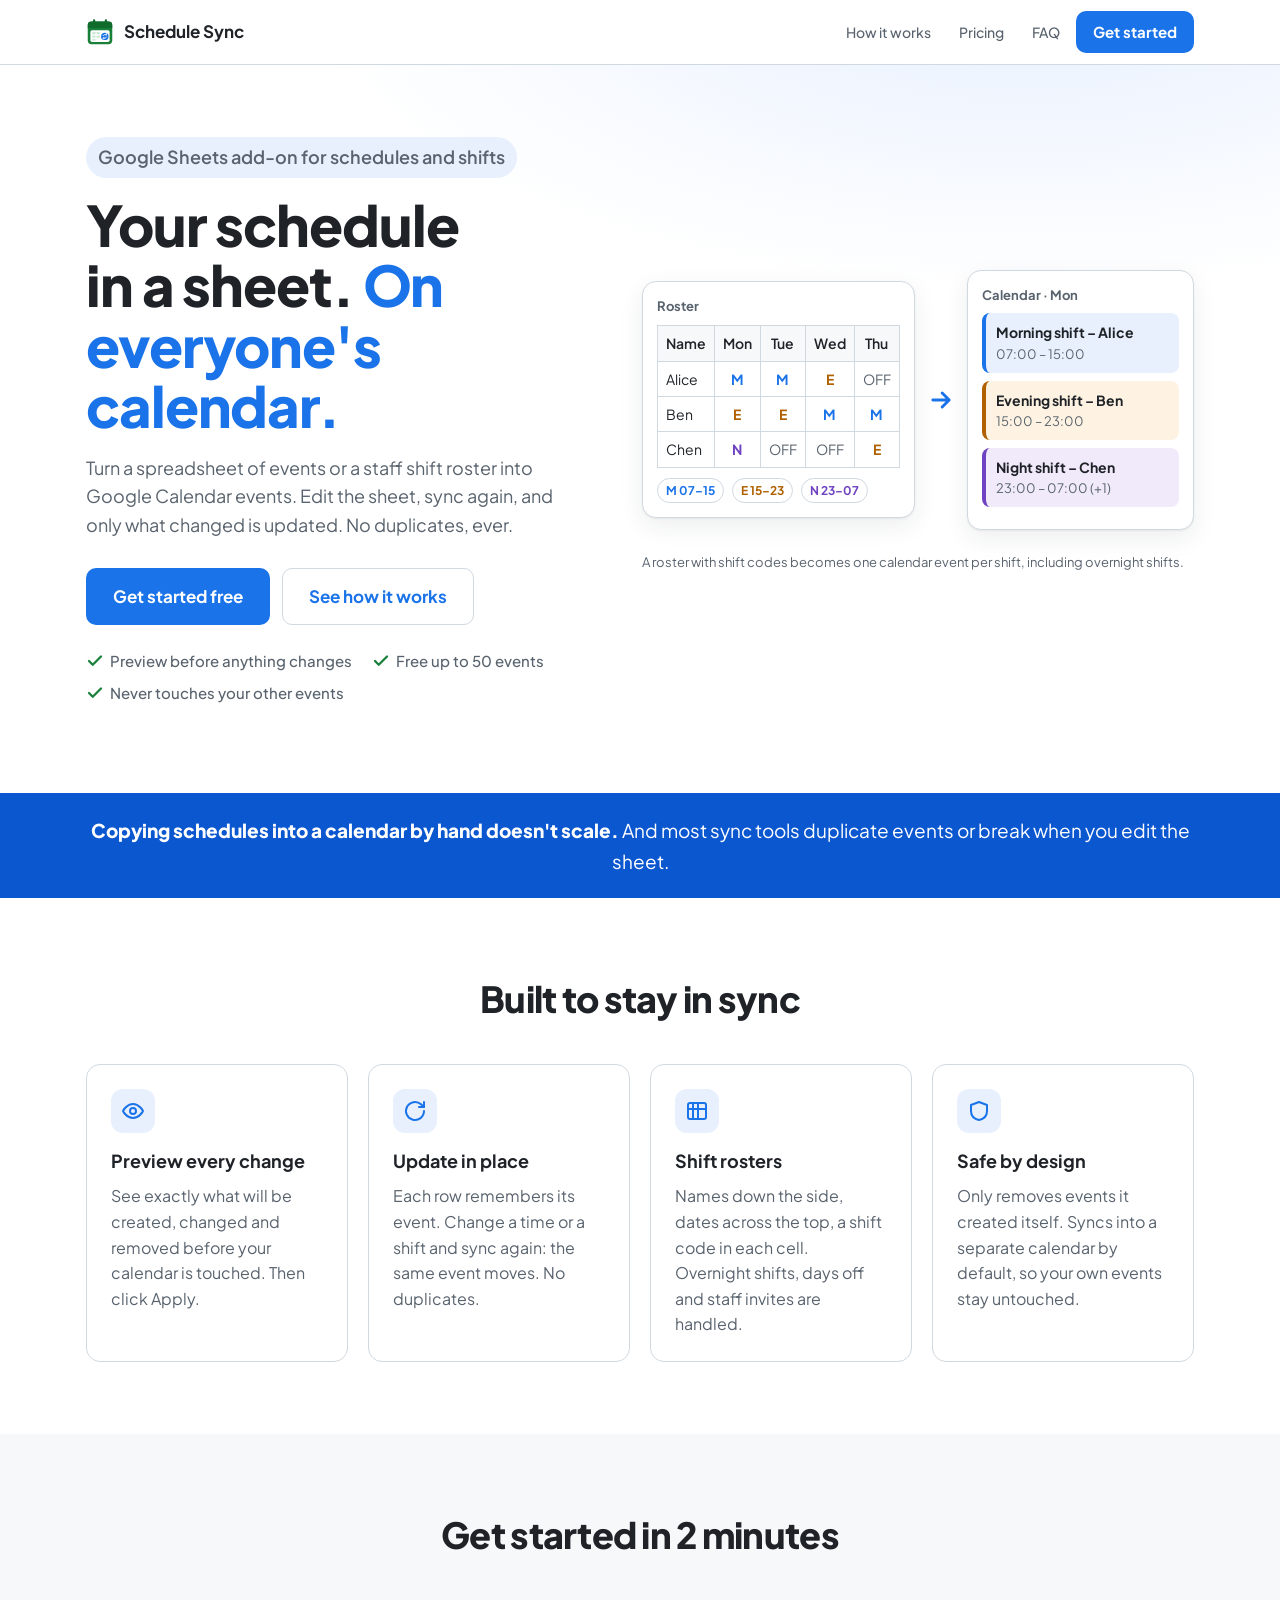
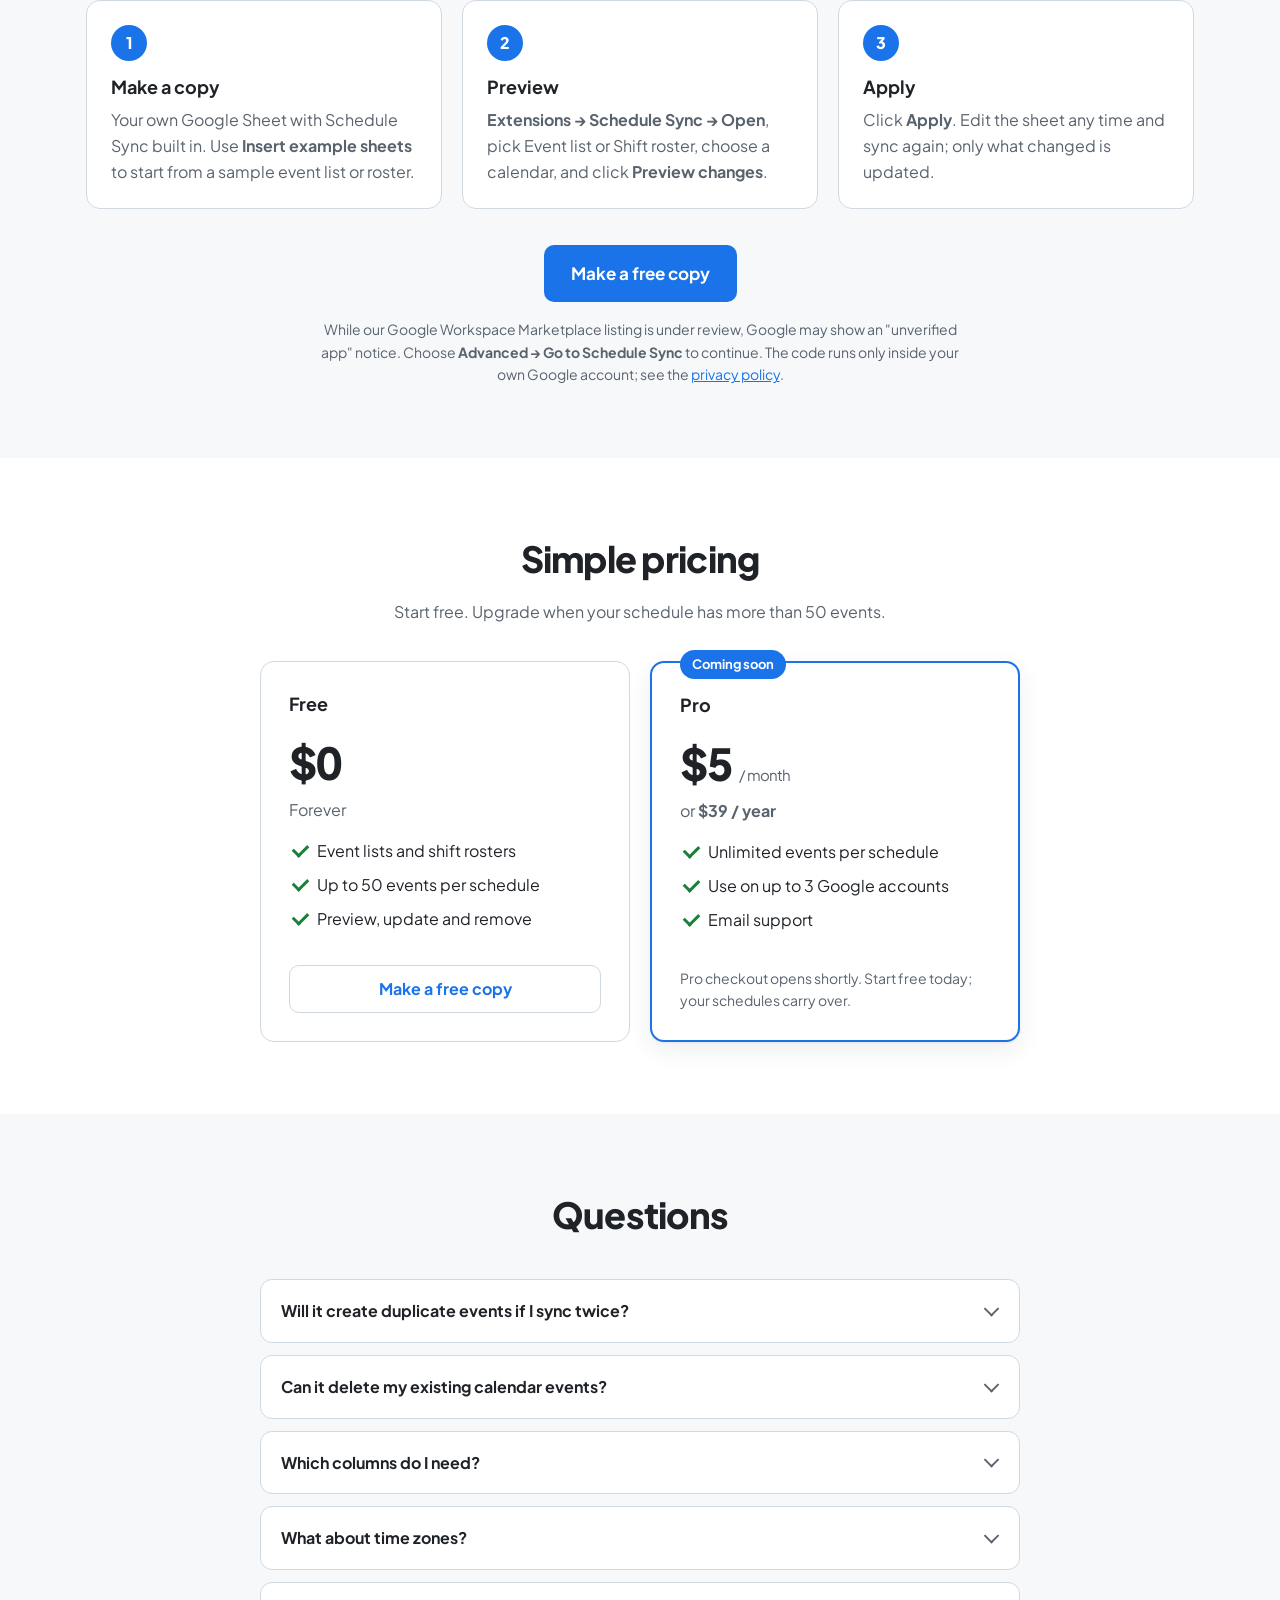
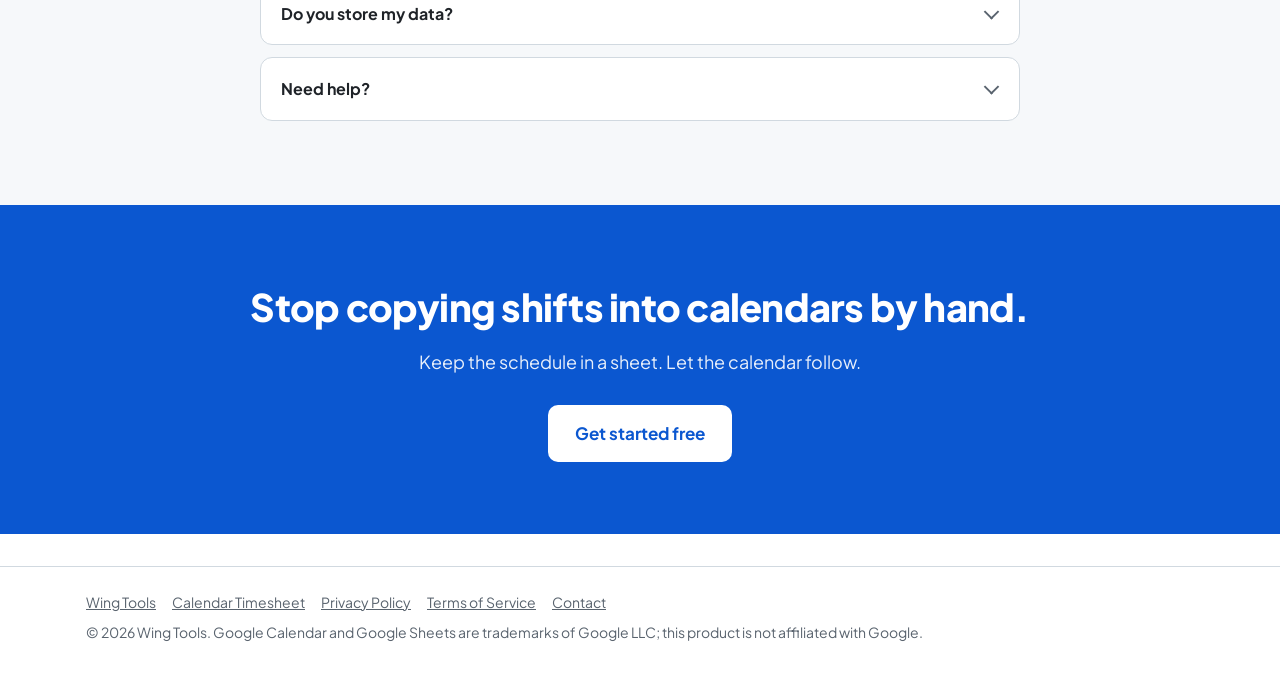
==== schedule/index.html @ ddae88e7 "Add Schedule Sync product page" ====
<!DOCTYPE html>
<html lang="en">
<head>
  <meta charset="utf-8">
  <meta name="viewport" content="width=device-width, initial-scale=1">
  <title>Schedule Sync: Google Sheets to Google Calendar, Shift Rosters Included</title>
  <meta name="description" content="Turn a spreadsheet into Google Calendar events: event lists and staff shift rosters. Preview every change, update in place, never duplicate. Free for up to 50 events.">
  <link rel="preconnect" href="https://fonts.googleapis.com">
  <link rel="preconnect" href="https://fonts.gstatic.com" crossorigin>
  <link rel="stylesheet" href="https://fonts.googleapis.com/css2?family=Plus+Jakarta+Sans:wght@400;500;600;700;800&display=swap">
  <link rel="stylesheet" href="../timesheet/style.css">
  <link rel="stylesheet" href="../timesheet/home.css">
  <link rel="stylesheet" href="schedule.css">
  <link rel="canonical" href="https://winghuo.github.io/schedule/">
  <link rel="icon" href="icon.svg" type="image/svg+xml">
</head>
<body class="home">
  <a class="skip" href="#main">Skip to content</a>

  <header class="site-header">
    <div class="wrap wide">
      <a class="brand" href="./"><img src="icon.svg" alt="" width="28" height="28">Schedule Sync</a>
      <nav aria-label="Main">
        <a class="hide-sm" href="#how">How it works</a><a class="hide-xs" href="#pricing">Pricing</a><a class="hide-sm" href="#faq">FAQ</a>
        <a class="btn btn-sm" href="#install">Get started</a>
      </nav>
    </div>
  </header>

  <main id="main">
    <section class="hero">
      <div class="wrap wide hero-grid">
        <div class="hero-copy">
          <p class="eyebrow">Google Sheets add-on<span class="hide-sm"> for schedules and shifts</span></p>
          <h1>Your schedule in a sheet. <span class="accent">On everyone's calendar.</span></h1>
          <p class="lead">Turn a spreadsheet of events or a staff shift roster into Google Calendar events. Edit the sheet, sync again, and only what changed is updated. No duplicates, ever.</p>
          <div class="cta-row">
            <a class="btn btn-lg" href="#install">Get started free</a>
            <a class="btn btn-lg btn-ghost" href="#how">See how it works</a>
          </div>
          <ul class="trust" aria-label="Highlights">
            <li><svg aria-hidden="true" viewBox="0 0 24 24"><path d="M20 6 9 17l-5-5"/></svg>Preview before anything changes</li>
            <li><svg aria-hidden="true" viewBox="0 0 24 24"><path d="M20 6 9 17l-5-5"/></svg>Free up to 50 events</li>
            <li><svg aria-hidden="true" viewBox="0 0 24 24"><path d="M20 6 9 17l-5-5"/></svg>Never touches your other events</li>
          </ul>
        </div>

        <figure class="hero-media demo" aria-label="Example: a shift roster becomes calendar events">
          <div class="demo-sheet">
            <div class="demo-title">Roster</div>
            <table>
              <thead><tr><th>Name</th><th>Mon</th><th>Tue</th><th>Wed</th><th>Thu</th></tr></thead>
              <tbody>
                <tr><td>Alice</td><td class="m">M</td><td class="m">M</td><td class="e">E</td><td class="off">OFF</td></tr>
                <tr><td>Ben</td><td class="e">E</td><td class="e">E</td><td class="m">M</td><td class="m">M</td></tr>
                <tr><td>Chen</td><td class="n">N</td><td class="off">OFF</td><td class="off">OFF</td><td class="e">E</td></tr>
              </tbody>
            </table>
            <div class="demo-codes"><span class="m">M 07–15</span><span class="e">E 15–23</span><span class="n">N 23–07</span></div>
          </div>
          <div class="demo-arrow" aria-hidden="true"><svg viewBox="0 0 24 24"><path d="M5 12h14M13 6l6 6-6 6"/></svg></div>
          <div class="demo-cal">
            <div class="demo-title">Calendar · Mon</div>
            <div class="ev m"><b>Morning shift – Alice</b><span>07:00 – 15:00</span></div>
            <div class="ev e"><b>Evening shift – Ben</b><span>15:00 – 23:00</span></div>
            <div class="ev n"><b>Night shift – Chen</b><span>23:00 – 07:00 (+1)</span></div>
          </div>
          <figcaption>A roster with shift codes becomes one calendar event per shift, including overnight shifts.</figcaption>
        </figure>
      </div>
    </section>

    <section class="band">
      <div class="wrap wide">
        <p class="band-text"><b>Copying schedules into a calendar by hand doesn't scale.</b> And most sync tools duplicate events or break when you edit the sheet.</p>
      </div>
    </section>

    <section id="features" class="section">
      <div class="wrap wide">
        <h2 class="section-title">Built to stay in sync</h2>
        <div class="features">
          <article class="feature">
            <div class="icon" aria-hidden="true"><svg viewBox="0 0 24 24"><path d="M2 12s3.5-7 10-7 10 7 10 7-3.5 7-10 7S2 12 2 12Z"/><circle cx="12" cy="12" r="3"/></svg></div>
            <h3>Preview every change</h3>
            <p>See exactly what will be created, changed and removed before your calendar is touched. Then click Apply.</p>
          </article>
          <article class="feature">
            <div class="icon" aria-hidden="true"><svg viewBox="0 0 24 24"><path d="M21 12a9 9 0 1 1-3-6.7L21 8"/><path d="M21 3v5h-5"/></svg></div>
            <h3>Update in place</h3>
            <p>Each row remembers its event. Change a time or a shift and sync again: the same event moves. No duplicates.</p>
          </article>
          <article class="feature">
            <div class="icon" aria-hidden="true"><svg viewBox="0 0 24 24"><rect x="3" y="4" width="18" height="16" rx="2"/><path d="M3 10h18M8 4v16M13 4v16"/></svg></div>
            <h3>Shift rosters</h3>
            <p>Names down the side, dates across the top, a shift code in each cell. Overnight shifts, days off and staff invites are handled.</p>
          </article>
          <article class="feature">
            <div class="icon" aria-hidden="true"><svg viewBox="0 0 24 24"><path d="M12 3 4 6v6c0 5 3.5 8 8 9 4.5-1 8-4 8-9V6l-8-3Z"/></svg></div>
            <h3>Safe by design</h3>
            <p>Only removes events it created itself. Syncs into a separate calendar by default, so your own events stay untouched.</p>
          </article>
        </div>
      </div>
    </section>

    <section id="how" class="section alt">
      <div class="wrap wide" id="install">
        <h2 class="section-title">Get started in 2 minutes</h2>
        <ol class="steps-grid">
          <li><span class="num" aria-hidden="true">1</span><h3>Make a copy</h3><p>Your own Google Sheet with Schedule Sync built in. Use <b>Insert example sheets</b> to start from a sample event list or roster.</p></li>
          <li><span class="num" aria-hidden="true">2</span><h3>Preview</h3><p><b>Extensions → Schedule Sync → Open</b>, pick Event list or Shift roster, choose a calendar, and click <b>Preview changes</b>.</p></li>
          <li><span class="num" aria-hidden="true">3</span><h3>Apply</h3><p>Click <b>Apply</b>. Edit the sheet any time and sync again; only what changed is updated.</p></li>
        </ol>
        <div class="center">
          <a class="btn btn-lg" href="https://docs.google.com/spreadsheets/d/1TnMOonkzKG_lF6cCbMjmFTGs2od8mXjY9_CEztVjOjE/copy" target="_blank" rel="noopener">Make a free copy</a>
          <p class="fine">While our Google Workspace Marketplace listing is under review, Google may show an "unverified app" notice. Choose <b>Advanced → Go to Schedule Sync</b> to continue. The code runs only inside your own Google account; see the <a href="privacy.html">privacy policy</a>.</p>
        </div>
      </div>
    </section>

    <section id="pricing" class="section">
      <div class="wrap wide">
        <h2 class="section-title">Simple pricing</h2>
        <p class="section-sub">Start free. Upgrade when your schedule has more than 50 events.</p>
        <div class="plans">
          <div class="plan">
            <h3>Free</h3>
            <div class="price">$0</div>
            <p class="plan-note">Forever</p>
            <ul class="checks">
              <li>Event lists and shift rosters</li>
              <li>Up to 50 events per schedule</li>
              <li>Preview, update and remove</li>
            </ul>
            <a class="btn btn-ghost btn-block" href="#install">Make a free copy</a>
          </div>
          <div class="plan plan-pro">
            <span class="badge">Coming soon</span>
            <h3>Pro</h3>
            <div class="price">$5 <small>/ month</small></div>
            <p class="plan-note">or <b>$39 / year</b></p>
            <ul class="checks">
              <li>Unlimited events per schedule</li>
              <li>Use on up to 3 Google accounts</li>
              <li>Email support</li>
            </ul>
            <p class="fine" style="margin:8px 0 0">Pro checkout opens shortly. Start free today; your schedules carry over.</p>
          </div>
        </div>
      </div>
    </section>

    <section id="faq" class="section alt">
      <div class="wrap">
        <h2 class="section-title">Questions</h2>
        <div class="faq">
          <details><summary>Will it create duplicate events if I sync twice?</summary><p>No. Each row (or roster cell) remembers the event it created. Syncing again only updates what changed; unchanged rows are skipped.</p></details>
          <details><summary>Can it delete my existing calendar events?</summary><p>No. It only removes events it created itself, and only after you confirm them in the preview. By default it syncs into a new, separate calendar.</p></details>
          <details><summary>Which columns do I need?</summary><p>For an event list: <b>Title</b> and <b>Date</b>, plus optional Start, End (or Duration), Location, Description and Guests. No start time means an all-day event. For a roster: names in column A, dates across row 1, and a Shift codes sheet with Code, Title, Start and End.</p></details>
          <details><summary>What about time zones?</summary><p>Times are read in the spreadsheet's time zone (File → Settings). If your calendar displays a different time zone, the preview tells you before you sync.</p></details>
          <details><summary>Do you store my data?</summary><p>No. The add-on runs inside your own Google account; your sheet and calendar data are never sent to our servers. See the <a href="privacy.html">privacy policy</a>.</p></details>
          <details><summary>Need help?</summary><p>Email <a href="mailto:winghuo19820628@gmail.com">winghuo19820628@gmail.com</a>. We usually reply within 2 business days.</p></details>
        </div>
      </div>
    </section>

    <section class="final-cta">
      <div class="wrap">
        <h2>Stop copying shifts into calendars by hand.</h2>
        <p>Keep the schedule in a sheet. Let the calendar follow.</p>
        <a class="btn btn-lg btn-light" href="#install">Get started free</a>
      </div>
    </section>
  </main>

  <footer>
    <div class="wrap wide">
      <a href="../">Wing Tools</a><a href="../timesheet/">Calendar Timesheet</a><a href="privacy.html">Privacy Policy</a><a href="terms.html">Terms of Service</a><a href="mailto:winghuo19820628@gmail.com">Contact</a>
      <div style="margin-top:8px">© 2026 Wing Tools. Google Calendar and Google Sheets are trademarks of Google LLC; this product is not affiliated with Google.</div>
    </div>
  </footer>
</body>
</html>
---- timesheet/style.css ----
:root {
  --bg: #ffffff;
  --fg: #1f2328;
  --muted: #59636e;
  --accent: #1a73e8;
  --accent-fg: #ffffff;
  --card: #f6f8fa;
  --border: #d1d9e0;
}
@media (prefers-color-scheme: dark) {
  :root {
    --bg: #0d1117;
    --fg: #e6edf3;
    --muted: #9198a1;
    --accent: #4c9aff;
    --accent-fg: #0d1117;
    --card: #161b22;
    --border: #30363d;
  }
}
* { box-sizing: border-box; }
body {
  margin: 0;
  background: var(--bg);
  color: var(--fg);
  font: 16px/1.6 -apple-system, BlinkMacSystemFont, "Segoe UI", Roboto, Helvetica, Arial, sans-serif;
}
.wrap { max-width: 880px; margin: 0 auto; padding: 0 16px; }
header { border-bottom: 1px solid var(--border); }
header .wrap { display: flex; justify-content: space-between; align-items: center; height: 60px; }
header a.brand { font-weight: 700; color: var(--fg); text-decoration: none; }
nav a { color: var(--muted); text-decoration: none; margin-left: 16px; font-size: 14px; }
a { color: var(--accent); }
.hero { padding: 64px 0 40px; }
.hero h1 { font-size: clamp(28px, 5vw, 44px); line-height: 1.15; margin: 0 0 16px; }
.hero p { font-size: 18px; color: var(--muted); max-width: 640px; }
.btn { display: inline-block; background: var(--accent); color: var(--accent-fg); padding: 10px 18px; border-radius: 6px; text-decoration: none; font-weight: 600; margin-top: 8px; }
.btn.secondary { background: transparent; color: var(--accent); border: 1px solid var(--border); margin-left: 8px; }
section { padding: 32px 0; }
h2 { font-size: 24px; margin: 0 0 16px; }
.grid { display: grid; grid-template-columns: repeat(auto-fit, minmax(240px, 1fr)); gap: 16px; }
.card { background: var(--card); border: 1px solid var(--border); border-radius: 8px; padding: 20px; }
.card h3 { margin: 0 0 8px; font-size: 17px; }
.card p, .card li { color: var(--muted); margin: 0; }
.card ul { padding-left: 18px; margin: 8px 0 0; }
.price { font-size: 32px; font-weight: 700; }
.price small { font-size: 15px; color: var(--muted); font-weight: 400; }
ol.steps li { margin-bottom: 8px; }
code { background: var(--card); border: 1px solid var(--border); padding: 1px 5px; border-radius: 4px; font-size: 14px; }
footer { border-top: 1px solid var(--border); color: var(--muted); font-size: 14px; padding: 24px 0 40px; margin-top: 32px; }
footer a { color: var(--muted); margin-right: 16px; }
.legal h2 { font-size: 20px; margin-top: 28px; }
.legal { padding-bottom: 24px; }
pre { background: var(--card); border: 1px solid var(--border); border-radius: 8px; padding: 14px; overflow-x: auto; font-size: 13px; line-height: 1.5; }
pre code { background: none; border: 0; padding: 0; }
.legal li { margin-bottom: 6px; }
.promo { display: block; width: 100%; aspect-ratio: 16 / 9; margin-top: 32px; border: 1px solid var(--border); border-radius: 12px; background: var(--card); }
---- timesheet/home.css ----
/* Landing page only. Shared tokens and base styles live in style.css. */
:root {
  --accent-soft: #e8f0fe;
  --accent-strong: #1558b0;
  --success: #188038;
  --band: #0b57d0;
  --radius: 14px;
  --shadow: 0 1px 2px rgba(31, 35, 40, .06), 0 8px 24px rgba(31, 35, 40, .08);
}
@media (prefers-color-scheme: dark) {
  :root {
    --accent-soft: #10243f;
    --accent-strong: #8ab4f8;
    --success: #6fcf8a;
    --band: #1a4fa8;
    --shadow: 0 1px 2px rgba(0, 0, 0, .4), 0 8px 24px rgba(0, 0, 0, .35);
  }
}

html:has(body.home) { scroll-padding-top: 80px; scroll-behavior: smooth; }
@media (prefers-reduced-motion: reduce) { html:has(body.home) { scroll-behavior: auto; } }
body.home { font-family: "Plus Jakarta Sans", -apple-system, BlinkMacSystemFont, "Segoe UI", Roboto, Arial, sans-serif; }
.wrap.wide { max-width: 1140px; }
.center { text-align: center; }

/* Skip link + focus */
.skip { position: absolute; left: -9999px; top: 8px; background: var(--accent); color: var(--accent-fg); padding: 8px 12px; border-radius: 8px; z-index: 100; }
.skip:focus { left: 8px; }
.home a:focus-visible, .home button:focus-visible, .home summary:focus-visible, .home video:focus-visible {
  outline: 3px solid var(--accent); outline-offset: 3px; border-radius: 6px;
}

/* Header */
.site-header { position: sticky; top: 0; z-index: 50; background: color-mix(in srgb, var(--bg) 88%, transparent); backdrop-filter: saturate(1.4) blur(10px); }
.site-header .wrap { height: 64px; }
.site-header .brand { display: inline-flex; align-items: center; gap: 10px; font-size: 17px; white-space: nowrap; }
.site-header nav { display: flex; align-items: center; gap: 4px; }
.site-header nav a:not(.btn) { margin-left: 0; padding: 10px 12px; border-radius: 8px; color: var(--muted); font-weight: 500; }
.site-header nav a:not(.btn):hover { color: var(--fg); background: var(--card); }
.site-header .btn-sm { margin: 0 0 0 8px; }

/* Buttons */
.home .btn { display: inline-flex; align-items: center; justify-content: center; min-height: 44px; padding: 10px 20px; margin: 0; border-radius: 10px; font-weight: 700; cursor: pointer; border: 1px solid transparent; transition: background-color .15s ease, color .15s ease, border-color .15s ease, transform .15s ease; }
.home .btn:hover { background: var(--accent-strong); }
.home .btn:active { transform: translateY(1px); }
.home .btn-sm { min-height: 40px; padding: 8px 16px; font-size: 15px; }
.home .btn-lg { min-height: 52px; padding: 14px 26px; font-size: 17px; }
.home .btn-ghost { background: transparent; color: var(--accent); border-color: var(--border); }
.home .btn-ghost:hover { background: var(--accent-soft); color: var(--accent); }
.home .btn-light { background: #fff; color: #0b57d0; }
.home .btn-light:hover { background: #e8f0fe; color: #0b57d0; }
.home .btn-block { display: flex; width: 100%; margin-top: 10px; }

/* Hero */
.hero { padding: 56px 0 64px; background: radial-gradient(1200px 500px at 80% -10%, var(--accent-soft), transparent 60%); }
.hero-grid { display: grid; grid-template-columns: 1fr; gap: 40px; align-items: center; }
.eyebrow { display: inline-block; margin: 0 0 16px; padding: 6px 12px; border-radius: 999px; background: var(--accent-soft); color: var(--accent-strong); font-size: 14px; font-weight: 600; }
.home h1 { font-size: clamp(34px, 5.2vw, 56px); line-height: 1.08; letter-spacing: -0.02em; margin: 0 0 18px; font-weight: 800; text-wrap: balance; }
.accent { color: var(--accent); }
.lead { font-size: clamp(17px, 2vw, 20px); color: var(--muted); margin: 0 0 28px; max-width: 34em; }
.cta-row { display: flex; flex-wrap: wrap; gap: 12px; }
.trust { list-style: none; padding: 0; margin: 24px 0 0; display: flex; flex-wrap: wrap; gap: 8px 20px; color: var(--muted); font-size: 15px; font-weight: 500; }
.trust li { display: inline-flex; align-items: center; gap: 6px; }
.trust svg { width: 18px; height: 18px; fill: none; stroke: var(--success); stroke-width: 3; stroke-linecap: round; stroke-linejoin: round; flex: none; }
.hero-media { margin: 0; }
.home .promo { margin-top: 0; border-radius: var(--radius); box-shadow: var(--shadow); border: 1px solid var(--border); background: var(--card); }
.hero-media figcaption { margin-top: 10px; font-size: 13px; color: var(--muted); }
@media (min-width: 960px) {
  .hero { padding: 72px 0 88px; }
  .hero-grid { grid-template-columns: 0.95fr 1.05fr; gap: 56px; }
}

/* Problem band */
.band { background: var(--band); color: #fff; padding: 0; }
.band-text { margin: 0; padding: 22px 0; font-size: clamp(16px, 2vw, 19px); text-align: center; }
.band-text b { font-weight: 800; }

/* Sections */
.home .section { padding: 72px 0; }
.home .section.alt { background: var(--card); }
.section-title { font-size: clamp(26px, 3.6vw, 36px); letter-spacing: -0.02em; text-align: center; margin: 0 0 12px; font-weight: 800; }
.section-sub { text-align: center; color: var(--muted); margin: 0 auto 36px; max-width: 36em; }
.home .section-title + .features, .home .section-title + .steps-grid, .home .section-title + .faq { margin-top: 36px; }

/* Features */
.features { display: grid; grid-template-columns: 1fr; gap: 16px; }
.feature { background: var(--bg); border: 1px solid var(--border); border-radius: var(--radius); padding: 24px; }
.feature h3 { margin: 14px 0 8px; font-size: 18px; }
.feature p { margin: 0; color: var(--muted); }
.icon { width: 44px; height: 44px; border-radius: 12px; background: var(--accent-soft); display: grid; place-items: center; }
.icon svg { width: 24px; height: 24px; fill: none; stroke: var(--accent); stroke-width: 2; stroke-linecap: round; stroke-linejoin: round; }
@media (min-width: 720px) { .features { grid-template-columns: repeat(2, 1fr); gap: 20px; } }
@media (min-width: 1040px) { .features { grid-template-columns: repeat(4, 1fr); } }

/* Steps */
.steps-grid { list-style: none; padding: 0; margin: 0 0 36px; display: grid; grid-template-columns: 1fr; gap: 16px; counter-reset: none; }
.steps-grid li { background: var(--bg); border: 1px solid var(--border); border-radius: var(--radius); padding: 24px; }
.steps-grid h3 { margin: 12px 0 6px; font-size: 18px; }
.steps-grid p { margin: 0; color: var(--muted); }
.num { display: inline-grid; place-items: center; width: 36px; height: 36px; border-radius: 999px; background: var(--accent); color: var(--accent-fg); font-weight: 800; }
@media (min-width: 820px) { .steps-grid { grid-template-columns: repeat(3, 1fr); gap: 20px; } }
.fine { color: var(--muted); font-size: 14px; max-width: 46em; margin: 16px auto 0; }

/* Pricing */
.plans { display: grid; grid-template-columns: 1fr; gap: 20px; max-width: 760px; margin: 0 auto; }
.plan { position: relative; background: var(--bg); border: 1px solid var(--border); border-radius: var(--radius); padding: 28px; display: flex; flex-direction: column; }
.plan h3 { margin: 0 0 8px; font-size: 18px; }
.plan .price { font-size: 44px; font-weight: 800; letter-spacing: -0.02em; font-variant-numeric: tabular-nums; }
.plan-note { margin: 0 0 16px; color: var(--muted); }
.plan-pro { border: 2px solid var(--accent); box-shadow: var(--shadow); }
.badge { position: absolute; top: -13px; left: 28px; background: var(--accent); color: var(--accent-fg); font-size: 13px; font-weight: 700; padding: 4px 12px; border-radius: 999px; }
.checks { list-style: none; padding: 0; margin: 0 0 16px; flex: 1; }
.checks li { position: relative; padding-left: 28px; margin-bottom: 8px; }
.checks li::before { content: ""; position: absolute; left: 4px; top: 6px; width: 12px; height: 7px; border-left: 3px solid var(--success); border-bottom: 3px solid var(--success); transform: rotate(-45deg); }
@media (min-width: 720px) { .plans { grid-template-columns: 1fr 1fr; } }

/* FAQ */
.faq { max-width: 760px; margin: 0 auto; }
.faq details { background: var(--bg); border: 1px solid var(--border); border-radius: 12px; margin-bottom: 12px; }
.faq summary { cursor: pointer; list-style: none; padding: 18px 48px 18px 20px; font-weight: 700; position: relative; min-height: 44px; }
.faq summary::-webkit-details-marker { display: none; }
.faq summary::after { content: ""; position: absolute; right: 22px; top: 50%; width: 9px; height: 9px; border-right: 2px solid var(--muted); border-bottom: 2px solid var(--muted); transform: translateY(-70%) rotate(45deg); transition: transform .2s ease; }
.faq details[open] summary::after { transform: translateY(-30%) rotate(-135deg); }
.faq details p { margin: 0; padding: 0 20px 18px; color: var(--muted); }

/* Final CTA */
.final-cta { background: var(--band); color: #fff; text-align: center; padding: 72px 0; }
.final-cta h2 { font-size: clamp(26px, 3.6vw, 38px); letter-spacing: -0.02em; margin: 0 0 10px; font-weight: 800; }
.final-cta p { margin: 0 0 28px; opacity: .9; font-size: 18px; }

/* Small screens */
.site-header .btn-sm { white-space: nowrap; }
@media (max-width: 719px) {
  .hide-sm { display: none; }
  .eyebrow { font-size: 13px; padding: 5px 10px; }
  .site-header .brand { font-size: 16px; }
  .cta-row .btn { flex: 1 1 100%; }
  .home .section { padding: 56px 0; }
}

@media (max-width: 400px) {
  .hide-xs { display: none; }
}

@media (prefers-reduced-motion: reduce) {
  .home * { transition: none !important; }
}
---- schedule/schedule.css ----
/* Schedule Sync page: the roster → calendar demo in the hero. */
.demo { display: grid; grid-template-columns: 1fr; gap: 12px; align-items: center; }
.demo-sheet, .demo-cal { background: var(--bg); border: 1px solid var(--border); border-radius: var(--radius); padding: 14px; box-shadow: var(--shadow); }
.demo-title { font-size: 13px; font-weight: 700; color: var(--muted); margin-bottom: 8px; }
.demo table { width: 100%; border-collapse: collapse; font-size: 14px; font-variant-numeric: tabular-nums; }
.demo th, .demo td { border: 1px solid var(--border); padding: 6px 8px; text-align: center; }
.demo th { background: var(--card); font-weight: 600; }
.demo td:first-child, .demo th:first-child { text-align: left; }
.demo .m { color: #1a73e8; font-weight: 700; }
.demo .e { color: #b06000; font-weight: 700; }
.demo .n { color: #6f42c1; font-weight: 700; }
.demo .off { color: var(--muted); }
.demo-codes { display: flex; gap: 8px; flex-wrap: wrap; margin-top: 10px; font-size: 12px; }
.demo-codes span { border: 1px solid var(--border); border-radius: 999px; padding: 2px 8px; }
.demo-arrow { display: grid; place-items: center; }
.demo-arrow svg { width: 28px; height: 28px; fill: none; stroke: var(--accent); stroke-width: 2.5; stroke-linecap: round; stroke-linejoin: round; transform: rotate(90deg); }
.demo .ev { border-left: 4px solid currentColor; border-radius: 8px; padding: 8px 10px; margin-bottom: 8px; display: flex; flex-direction: column; font-weight: 400; }
.demo .ev b { color: var(--fg); font-size: 14px; }
.demo .ev span { color: var(--muted); font-size: 13px; }
.demo .ev.m { background: #e8f0fe; }
.demo .ev.e { background: #fef3e2; }
.demo .ev.n { background: #f1eafa; }
.demo figcaption { grid-column: 1 / -1; }
@media (prefers-color-scheme: dark) {
  .demo .ev.m { background: #10243f; }
  .demo .ev.e { background: #3a2a10; }
  .demo .ev.n { background: #2a1f3d; }
  .demo .e { color: #f0b35a; }
  .demo .n { color: #b89cf0; }
}
@media (min-width: 560px) {
  .demo { grid-template-columns: 1.15fr auto 1fr; }
  .demo-arrow svg { transform: none; }
}
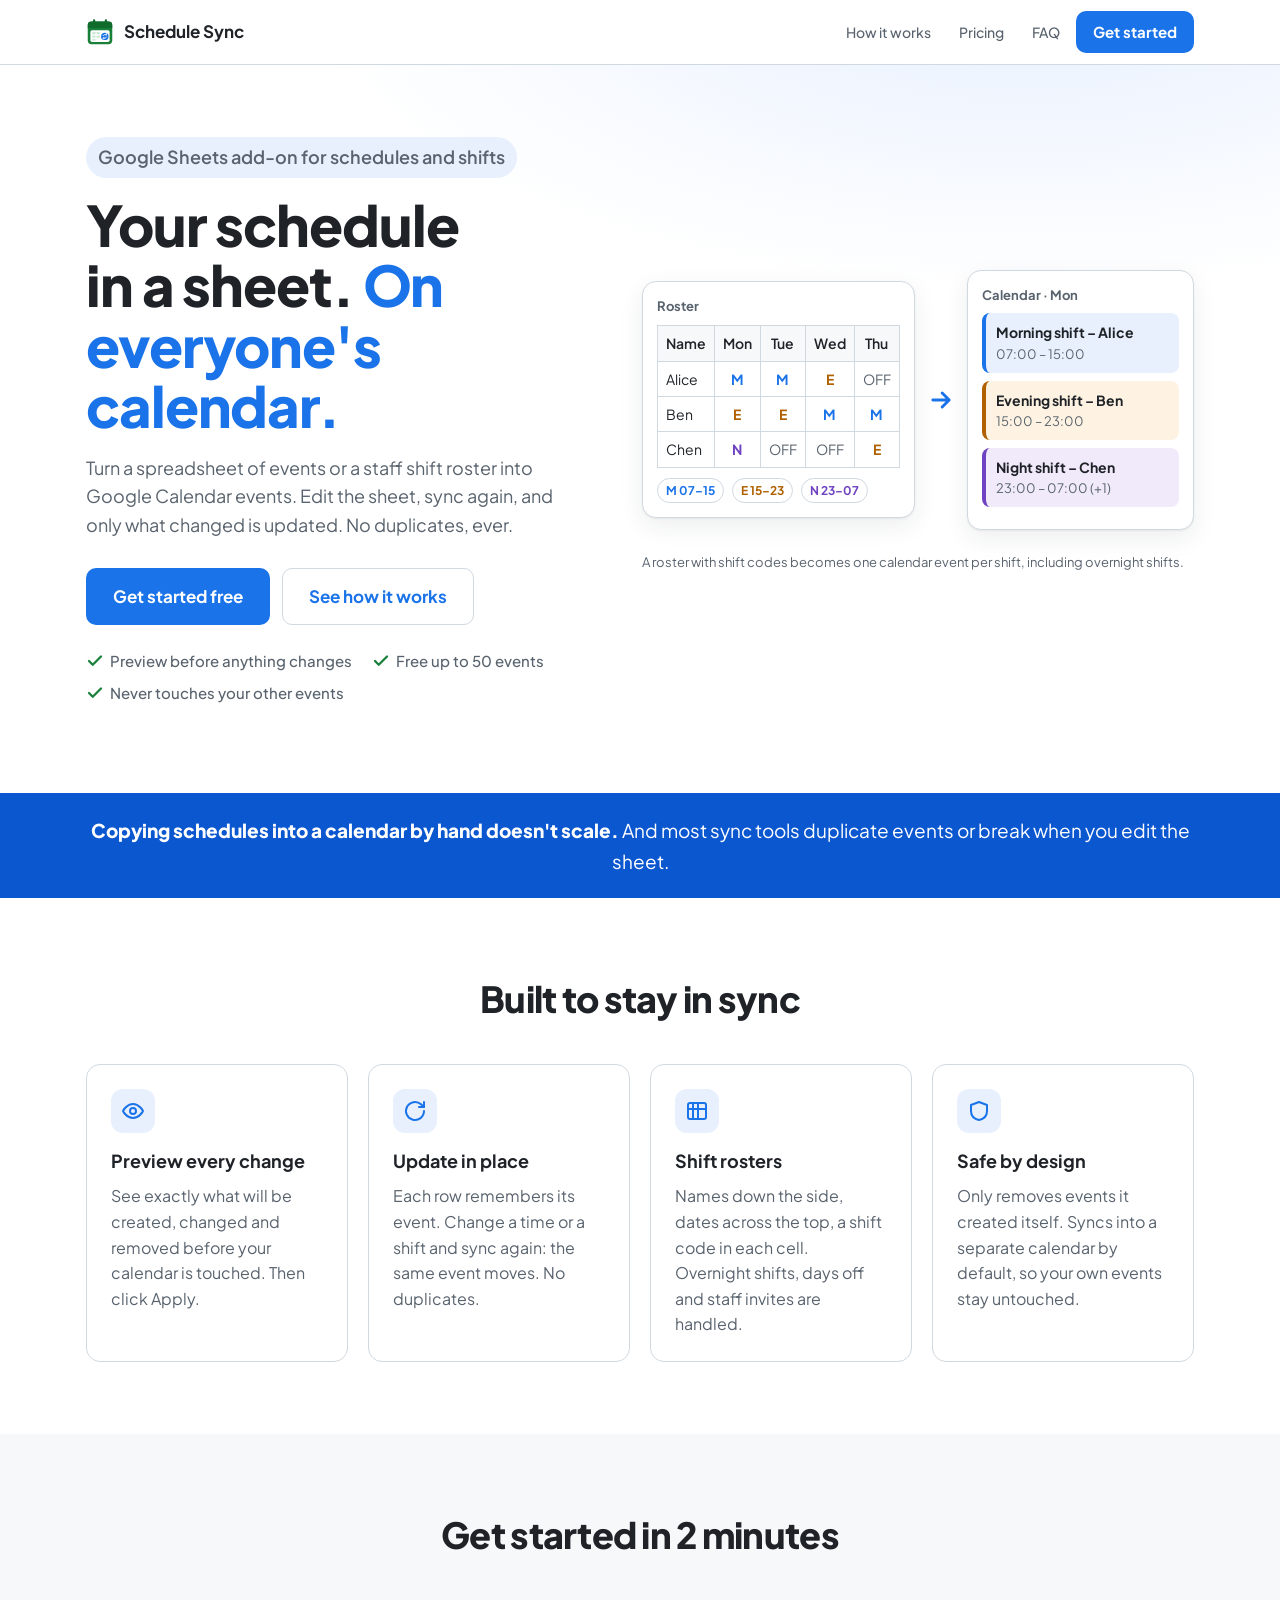
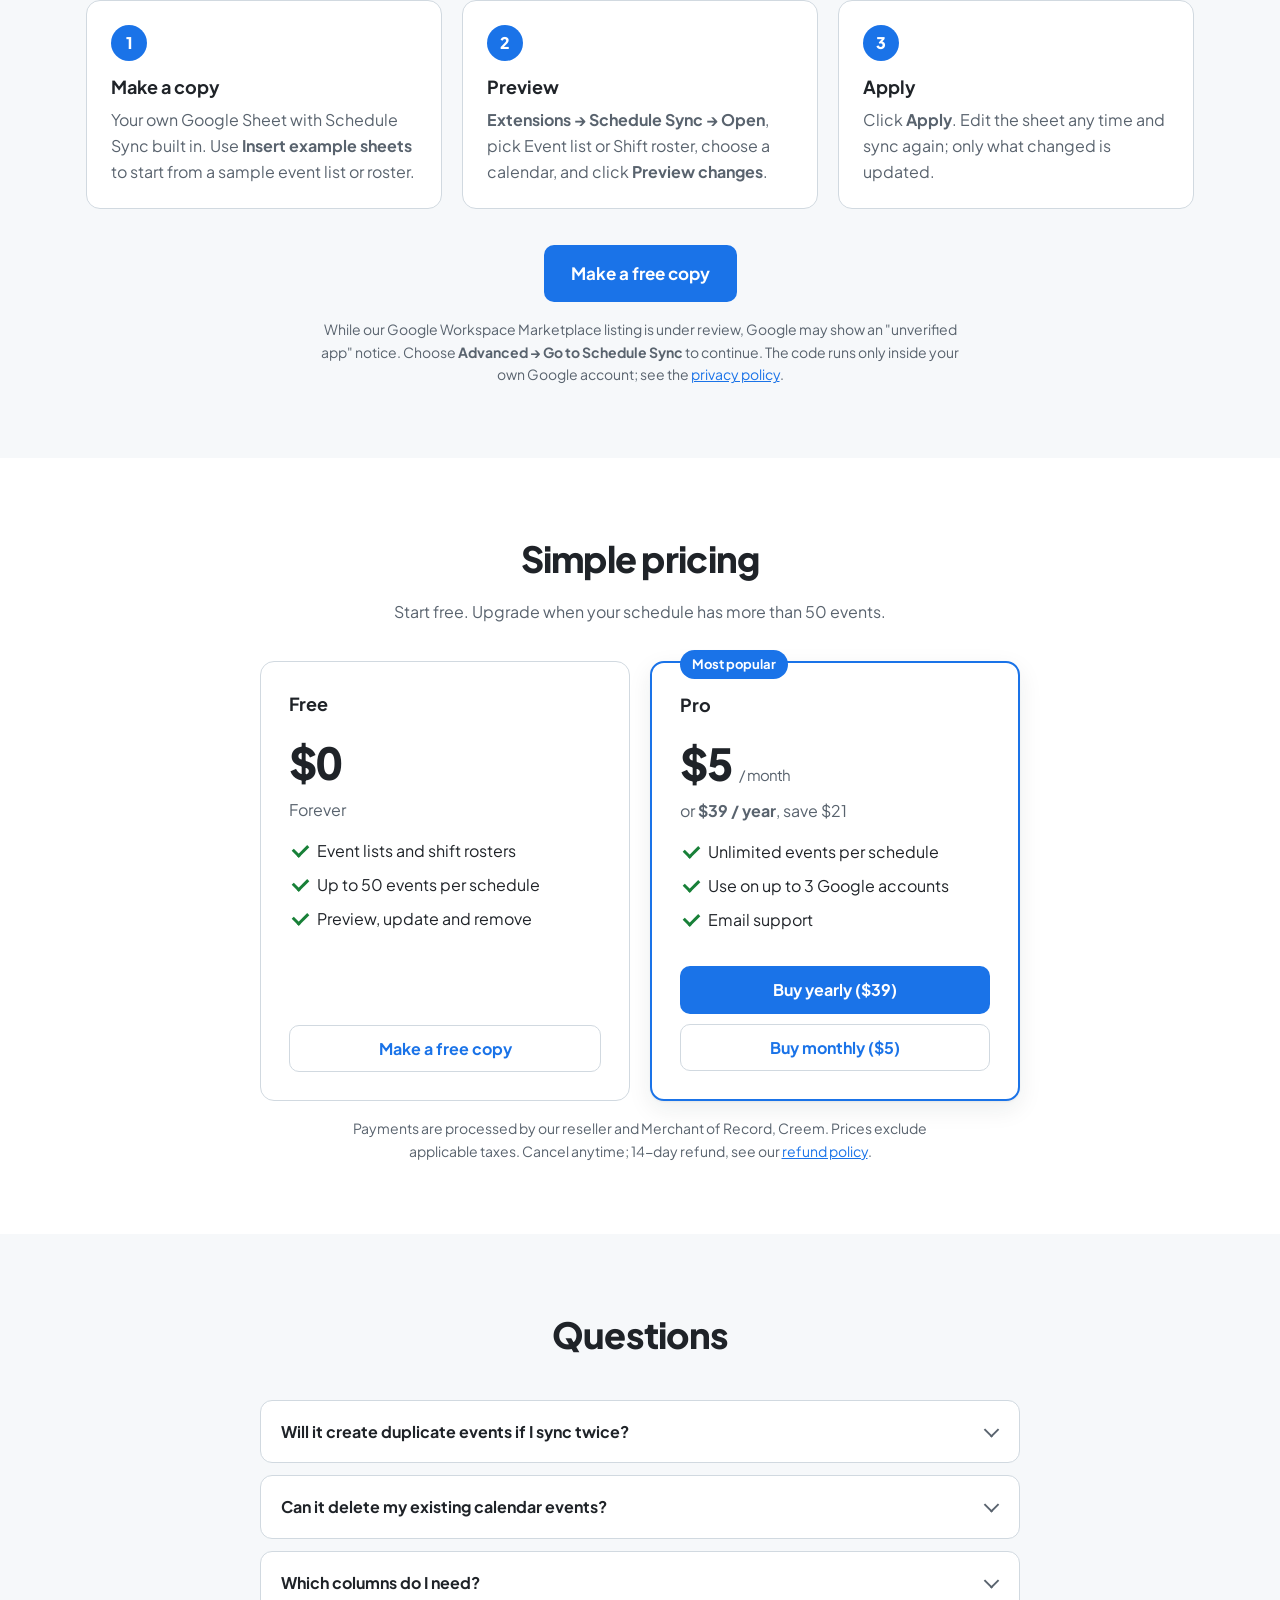
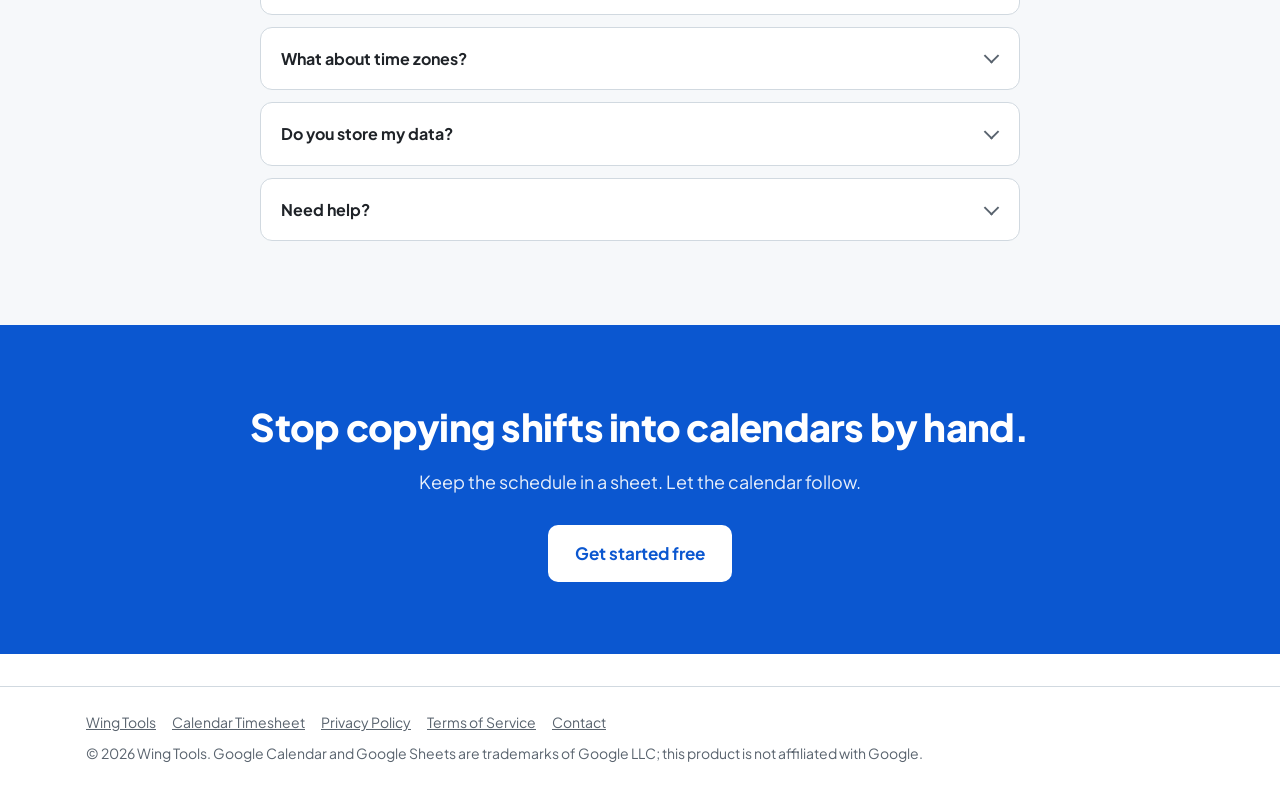
==== commit 84779bbe: "Schedule Sync: live Pro checkout" ====
--- a/schedule/index.html
+++ b/schedule/index.html
@@ -136,18 +136,20 @@
             <a class="btn btn-ghost btn-block" href="#install">Make a free copy</a>
           </div>
           <div class="plan plan-pro">
-            <span class="badge">Coming soon</span>
+            <span class="badge">Most popular</span>
             <h3>Pro</h3>
             <div class="price">$5 <small>/ month</small></div>
-            <p class="plan-note">or <b>$39 / year</b></p>
+            <p class="plan-note">or <b>$39 / year</b>, save $21</p>
             <ul class="checks">
               <li>Unlimited events per schedule</li>
               <li>Use on up to 3 Google accounts</li>
               <li>Email support</li>
             </ul>
-            <p class="fine" style="margin:8px 0 0">Pro checkout opens shortly. Start free today; your schedules carry over.</p>
+            <a class="btn btn-block" href="https://www.creem.io/payment/prod_2qRhzeci2Ig1mNj2ltwigH">Buy yearly ($39)</a>
+            <a class="btn btn-ghost btn-block" href="https://www.creem.io/payment/prod_6Ld2TlBaafXOfjU2Cp26H9">Buy monthly ($5)</a>
           </div>
         </div>
+        <p class="fine center">Payments are processed by our reseller and Merchant of Record, Creem. Prices exclude applicable taxes. Cancel anytime; 14-day refund, see our <a href="terms.html#refunds">refund policy</a>.</p>
       </div>
     </section>
 
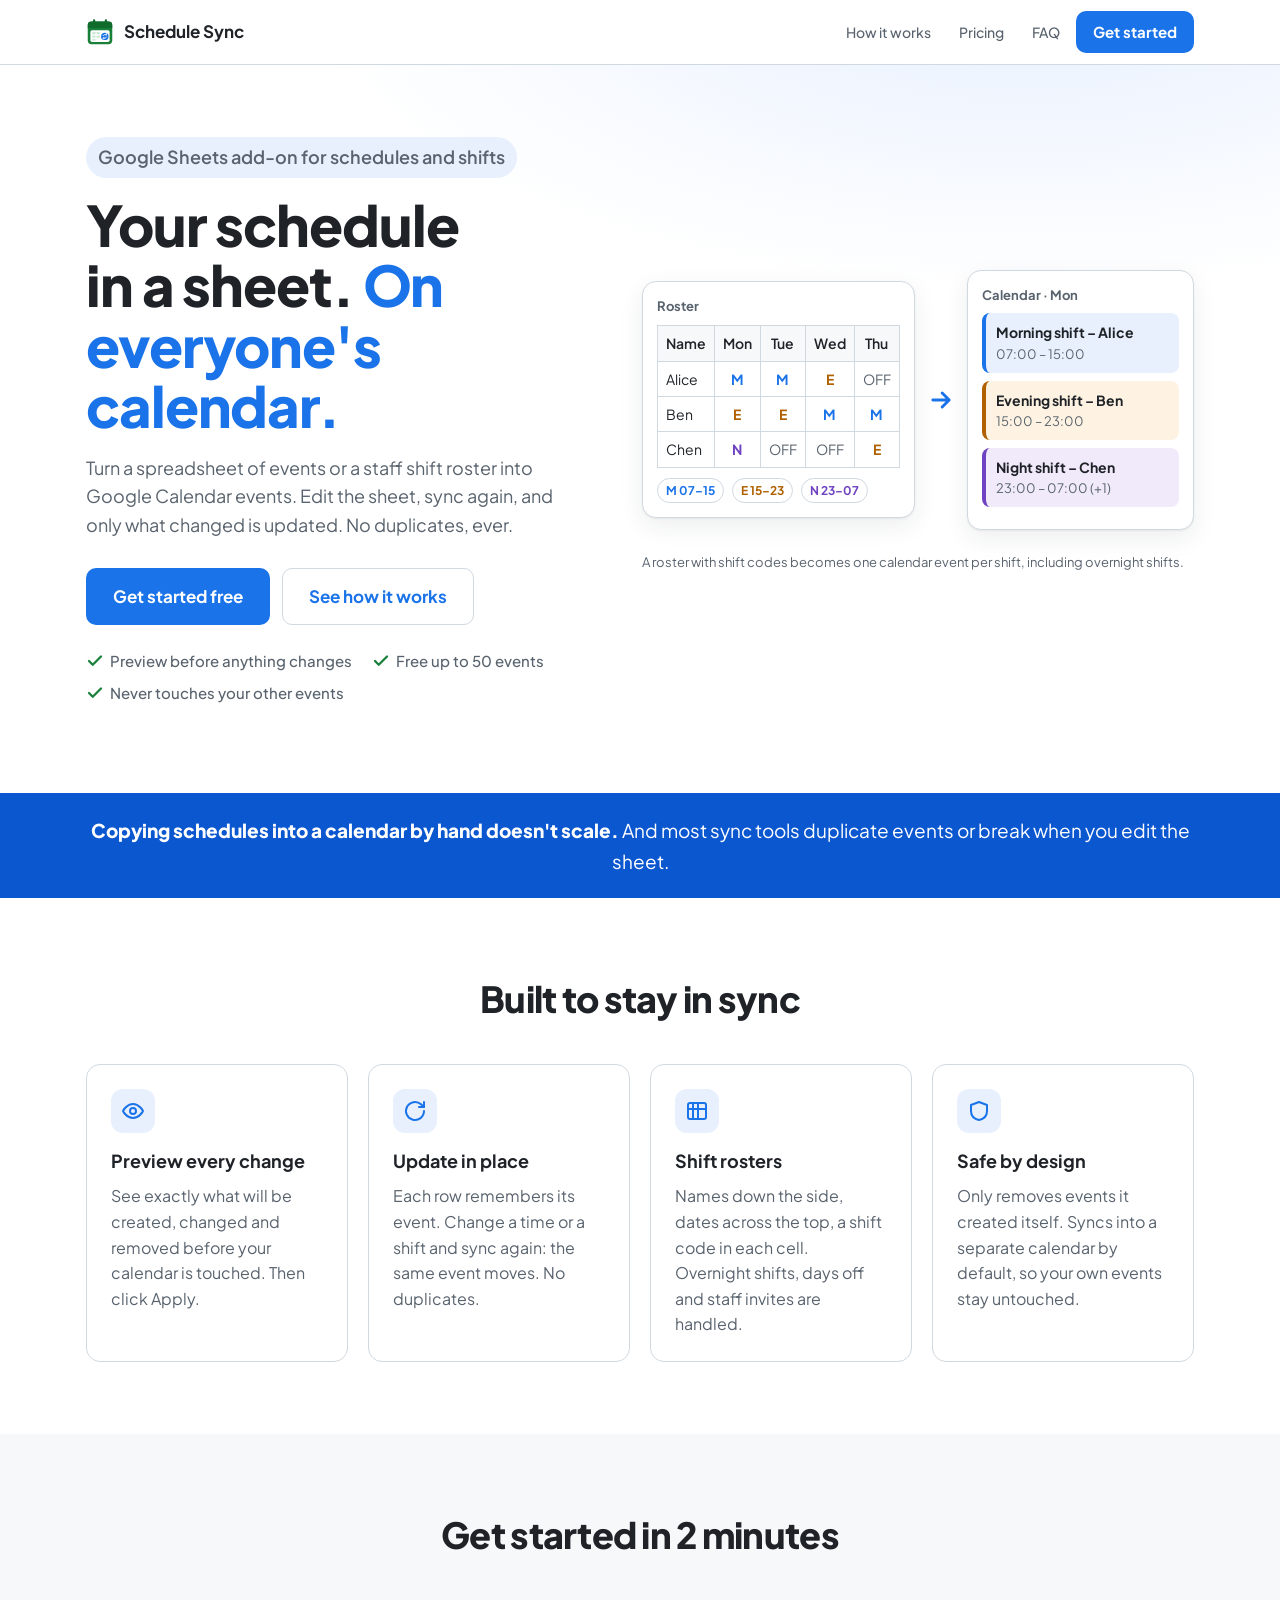
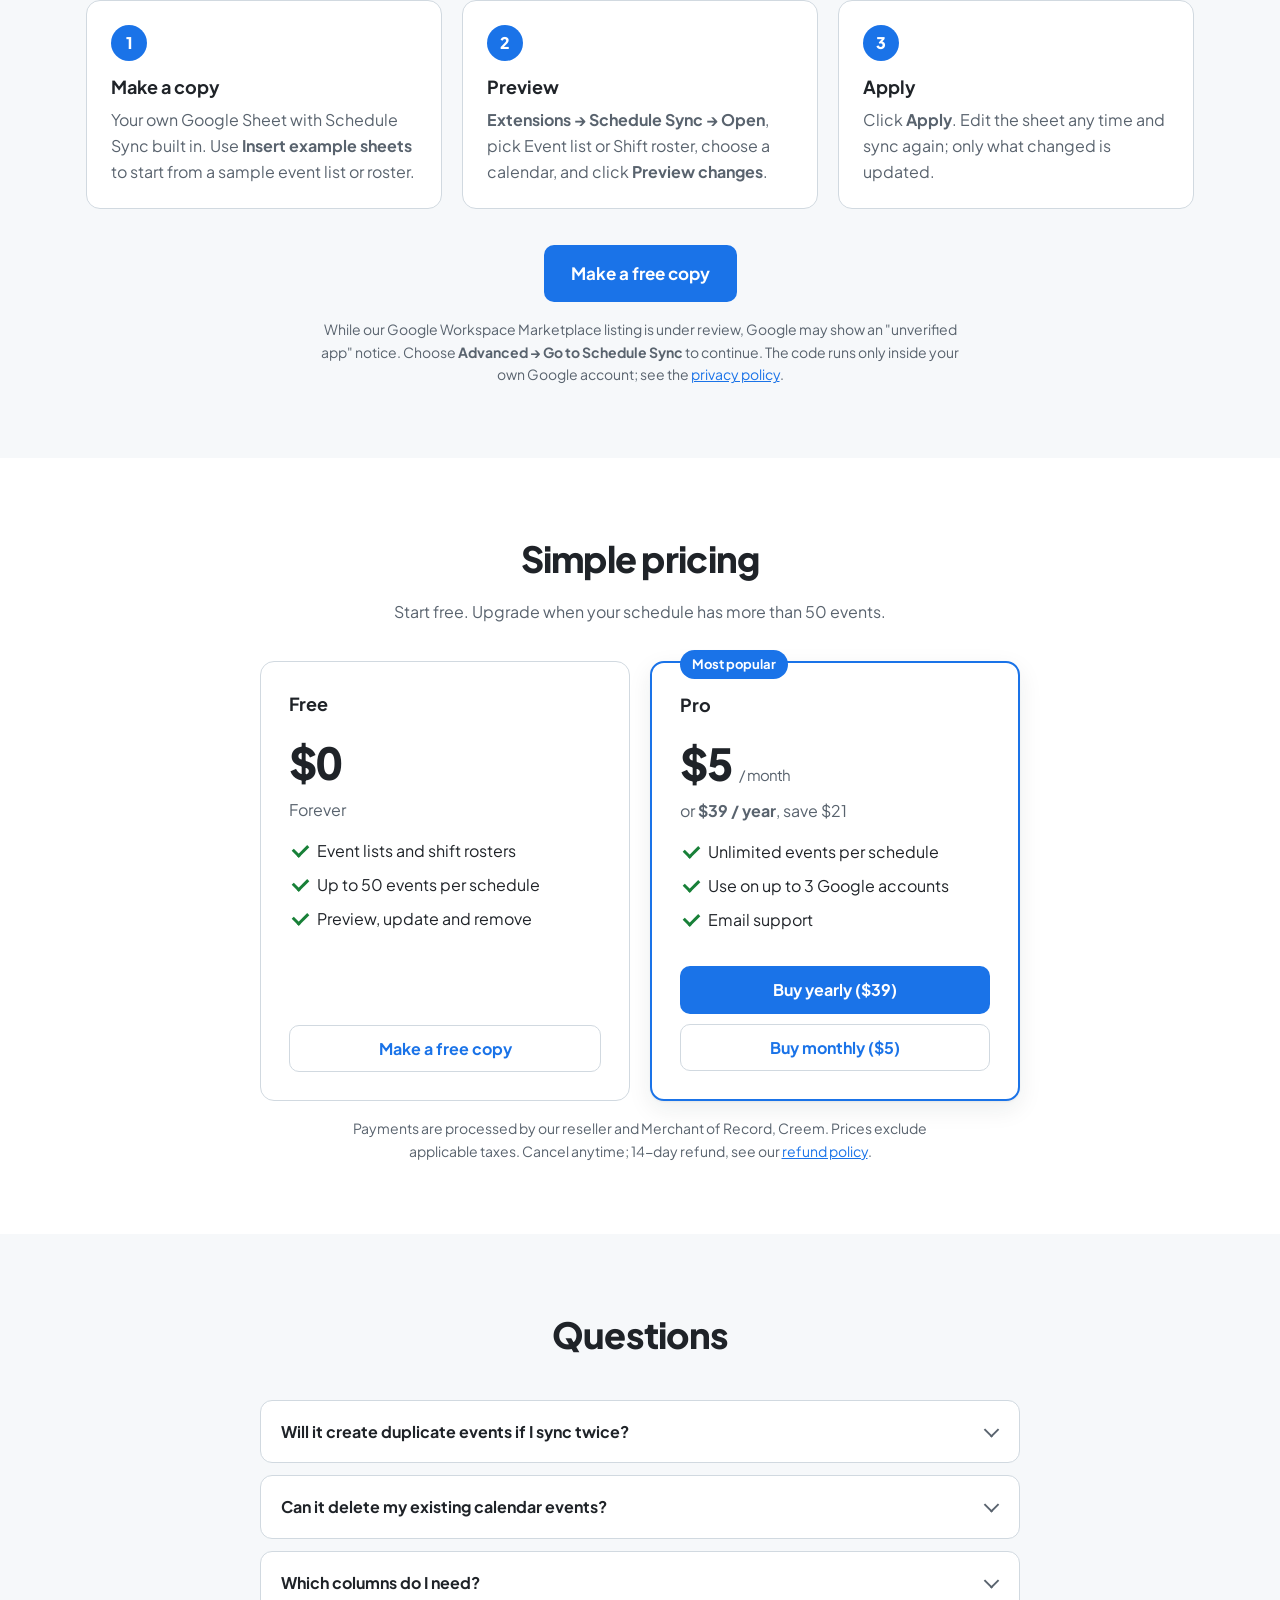
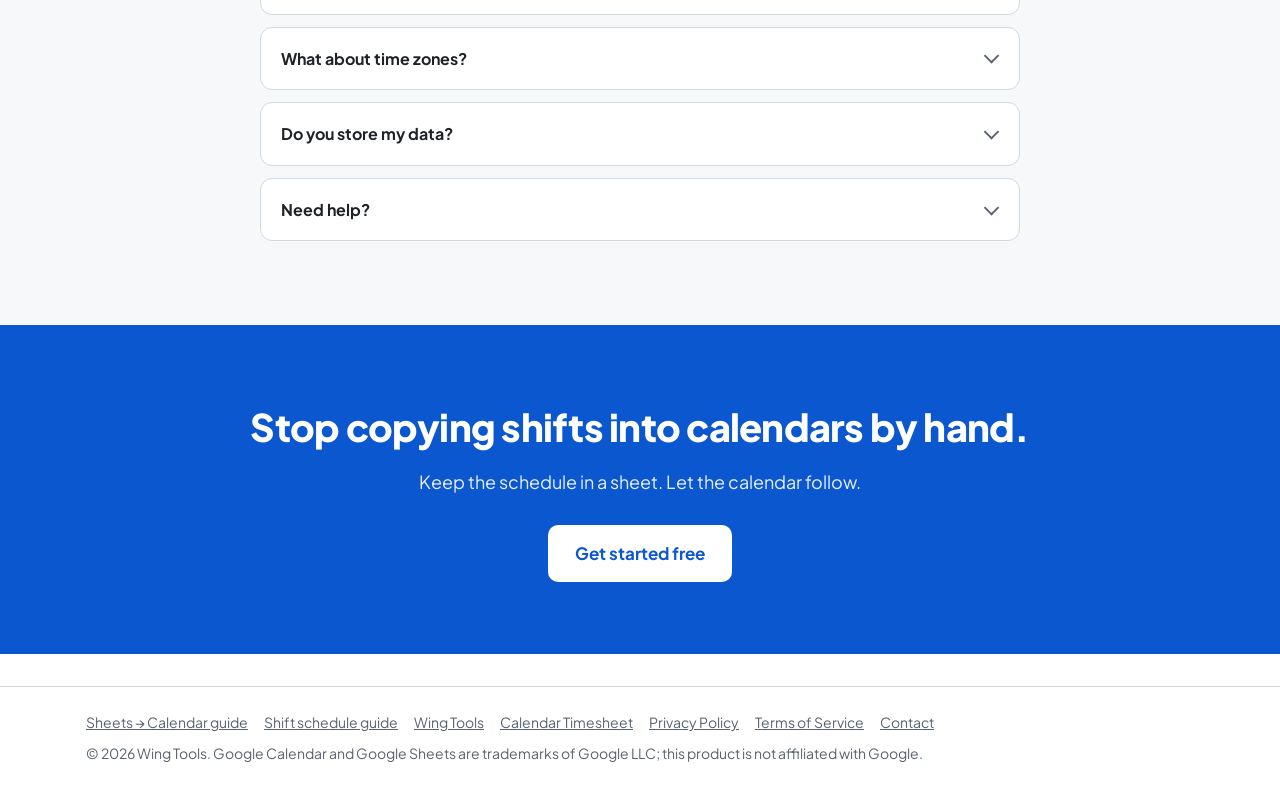
==== commit 146db6f2: "SEO/GEO: JSON-LD, OG images, llms.txt, AI-friendly robots, new guides, sitemap" ====
--- a/schedule/index.html
+++ b/schedule/index.html
@@ -13,6 +13,62 @@
   <link rel="stylesheet" href="schedule.css">
   <link rel="canonical" href="https://winghuo.github.io/schedule/">
   <link rel="icon" href="icon.svg" type="image/svg+xml">
+  <meta name="robots" content="index, follow, max-image-preview:large">
+  <meta property="og:type" content="website">
+  <meta property="og:site_name" content="Wing Tools">
+  <meta property="og:title" content="Schedule Sync: Google Sheets to Google Calendar, shift rosters included">
+  <meta property="og:description" content="Turn a spreadsheet of events or a staff shift roster into Google Calendar events. Preview every change, update in place, no duplicates. Free up to 50 events; Pro $5/month.">
+  <meta property="og:url" content="https://winghuo.github.io/schedule/">
+  <meta property="og:image" content="https://winghuo.github.io/og/schedule.png">
+  <meta property="og:image:width" content="1200">
+  <meta property="og:image:height" content="630">
+  <meta name="twitter:card" content="summary_large_image">
+  <meta name="twitter:title" content="Schedule Sync for Google Sheets">
+  <meta name="twitter:description" content="Spreadsheet → Google Calendar, shift rosters included. No duplicates. Free up to 50 events.">
+  <meta name="twitter:image" content="https://winghuo.github.io/og/schedule.png">
+  <script type="application/ld+json">
+  {
+    "@context": "https://schema.org",
+    "@graph": [
+      {
+        "@type": "Organization",
+        "@id": "https://winghuo.github.io/#org",
+        "name": "Wing Tools",
+        "url": "https://winghuo.github.io/",
+        "email": "winghuo19820628@gmail.com"
+      },
+      {
+        "@type": "SoftwareApplication",
+        "@id": "https://winghuo.github.io/schedule/#app",
+        "name": "Schedule Sync",
+        "applicationCategory": "BusinessApplication",
+        "applicationSubCategory": "Scheduling",
+        "operatingSystem": "Web (Google Sheets add-on)",
+        "url": "https://winghuo.github.io/schedule/",
+        "image": "https://winghuo.github.io/og/schedule.png",
+        "description": "Schedule Sync is a Google Sheets add-on that creates and updates Google Calendar events from a spreadsheet: either an event list (title, date, start, end, location, guests) or a staff shift roster (names down the side, dates across the top, shift codes in the cells). It previews every change, updates events in place instead of duplicating them, and only removes events it created itself.",
+        "featureList": ["Event list and shift roster modes", "Preview of new, changed and removed events before applying", "In-place updates without duplicates", "Overnight shifts and days off", "Optional email invitations to guests or staff", "Only removes events it created"],
+        "publisher": { "@id": "https://winghuo.github.io/#org" },
+        "offers": [
+          { "@type": "Offer", "name": "Free", "price": "0", "priceCurrency": "USD", "description": "Up to 50 events per schedule" },
+          { "@type": "Offer", "name": "Pro monthly", "price": "5", "priceCurrency": "USD", "url": "https://www.creem.io/payment/prod_6Ld2TlBaafXOfjU2Cp26H9", "description": "Unlimited events, billed monthly" },
+          { "@type": "Offer", "name": "Pro yearly", "price": "39", "priceCurrency": "USD", "url": "https://www.creem.io/payment/prod_2qRhzeci2Ig1mNj2ltwigH", "description": "Unlimited events, billed yearly" }
+        ]
+      },
+      {
+        "@type": "FAQPage",
+        "mainEntity": [
+          { "@type": "Question", "name": "Will it create duplicate events if I sync twice?", "acceptedAnswer": { "@type": "Answer", "text": "No. Each row (or roster cell) remembers the event it created. Syncing again only updates what changed; unchanged rows are skipped." } },
+          { "@type": "Question", "name": "Can it delete my existing calendar events?", "acceptedAnswer": { "@type": "Answer", "text": "No. It only removes events it created itself, and only after you confirm them in the preview. By default it syncs into a new, separate calendar." } },
+          { "@type": "Question", "name": "Which columns do I need?", "acceptedAnswer": { "@type": "Answer", "text": "For an event list: Title and Date, plus optional Start, End (or Duration), Location, Description and Guests. No start time means an all-day event. For a roster: names in column A, dates across row 1, and a Shift codes sheet with Code, Title, Start and End." } },
+          { "@type": "Question", "name": "What about time zones?", "acceptedAnswer": { "@type": "Answer", "text": "Times are read in the spreadsheet's time zone (File → Settings). If your calendar displays a different time zone, the preview tells you before you sync." } },
+          { "@type": "Question", "name": "Do you store my data?", "acceptedAnswer": { "@type": "Answer", "text": "No. The add-on runs inside your own Google account; your sheet and calendar data are never sent to our servers." } },
+          { "@type": "Question", "name": "Need help?", "acceptedAnswer": { "@type": "Answer", "text": "Email winghuo19820628@gmail.com. We usually reply within 2 business days." } }
+        ]
+      }
+    ]
+  }
+  </script>
 </head>
 <body class="home">
   <a class="skip" href="#main">Skip to content</a>
@@ -178,7 +234,7 @@
 
   <footer>
     <div class="wrap wide">
-      <a href="../">Wing Tools</a><a href="../timesheet/">Calendar Timesheet</a><a href="privacy.html">Privacy Policy</a><a href="terms.html">Terms of Service</a><a href="mailto:winghuo19820628@gmail.com">Contact</a>
+      <a href="guides/create-google-calendar-events-from-google-sheets.html">Sheets → Calendar guide</a><a href="guides/shift-schedule-google-calendar.html">Shift schedule guide</a><a href="../">Wing Tools</a><a href="../timesheet/">Calendar Timesheet</a><a href="privacy.html">Privacy Policy</a><a href="terms.html">Terms of Service</a><a href="mailto:winghuo19820628@gmail.com">Contact</a>
       <div style="margin-top:8px">© 2026 Wing Tools. Google Calendar and Google Sheets are trademarks of Google LLC; this product is not affiliated with Google.</div>
     </div>
   </footer>
